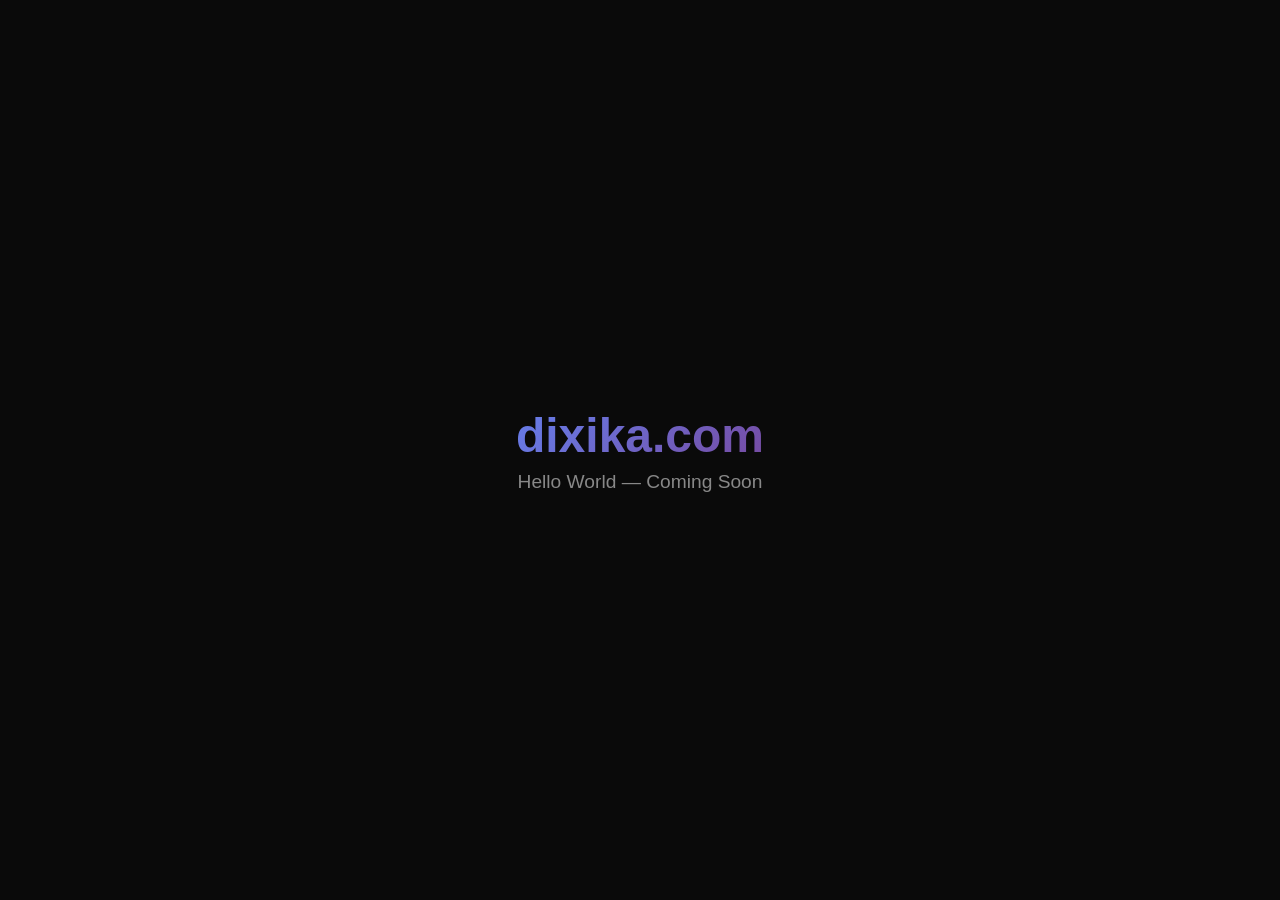
==== index.html @ 89bb486b "Initial commit: Hello World landing page" ====
<!DOCTYPE html>
<html lang="en">
<head>
  <meta charset="UTF-8">
  <meta name="viewport" content="width=device-width, initial-scale=1.0">
  <title>Dixika</title>
  <style>
    * { margin: 0; padding: 0; box-sizing: border-box; }
    body {
      font-family: -apple-system, BlinkMacSystemFont, 'Segoe UI', Roboto, sans-serif;
      min-height: 100vh;
      display: flex;
      align-items: center;
      justify-content: center;
      background: #0a0a0a;
      color: #fff;
    }
    .container {
      text-align: center;
      padding: 2rem;
    }
    h1 {
      font-size: 3rem;
      font-weight: 700;
      margin-bottom: 0.5rem;
      background: linear-gradient(135deg, #667eea, #764ba2);
      -webkit-background-clip: text;
      -webkit-text-fill-color: transparent;
    }
    p {
      font-size: 1.2rem;
      color: #888;
    }
  </style>
</head>
<body>
  <div class="container">
    <h1>dixika.com</h1>
    <p>Hello World — Coming Soon</p>
  </div>
</body>
</html>
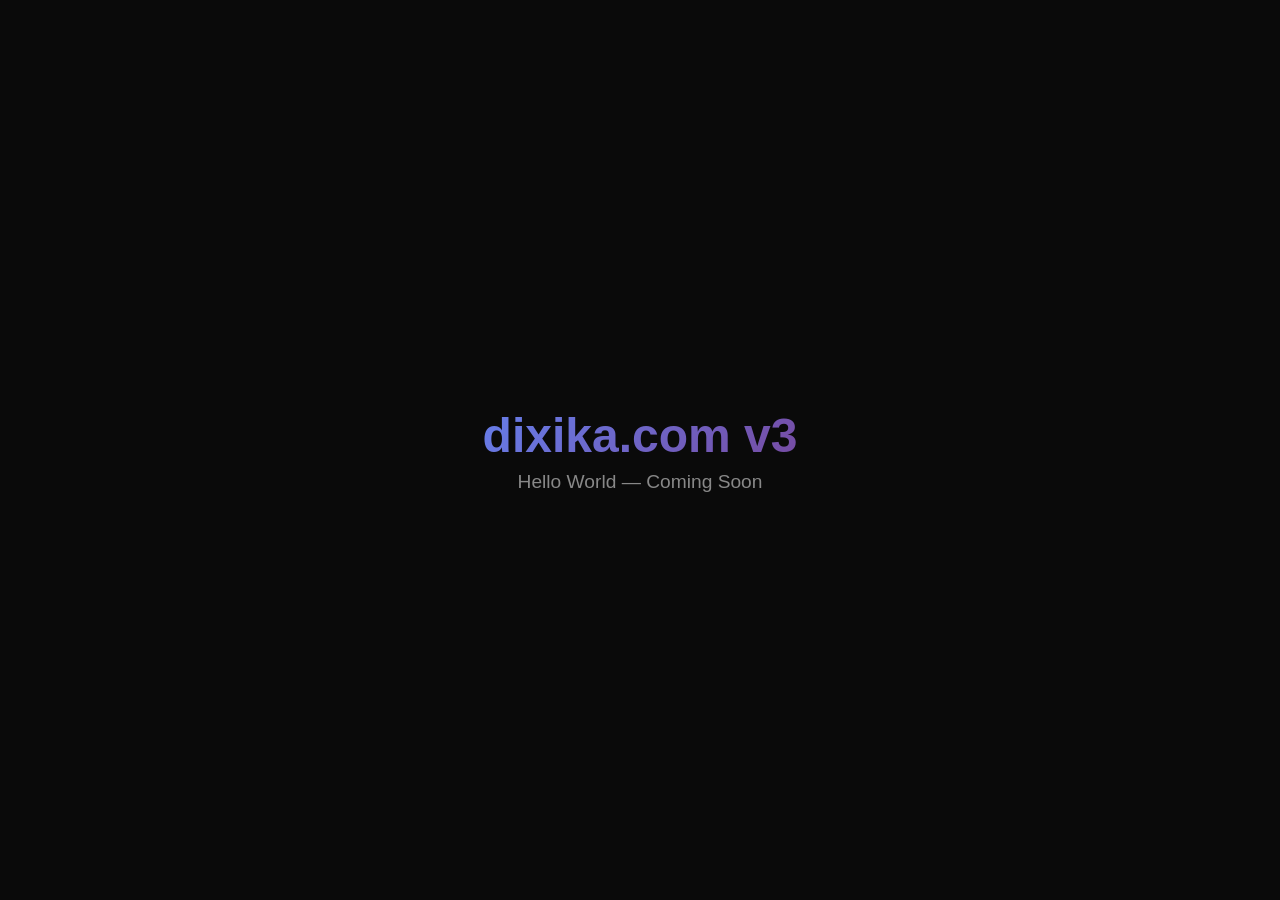
==== commit f9ae6d68: "test2" ====
--- a/index.html
+++ b/index.html
@@ -3,7 +3,7 @@
 <head>
   <meta charset="UTF-8">
   <meta name="viewport" content="width=device-width, initial-scale=1.0">
-  <title>Dixika</title>
+  <title>Dixika v3</title>
   <style>
     * { margin: 0; padding: 0; box-sizing: border-box; }
     body {
@@ -35,7 +35,7 @@
 </head>
 <body>
   <div class="container">
-    <h1>dixika.com</h1>
+    <h1>dixika.com v3</h1>
     <p>Hello World — Coming Soon</p>
   </div>
 </body>
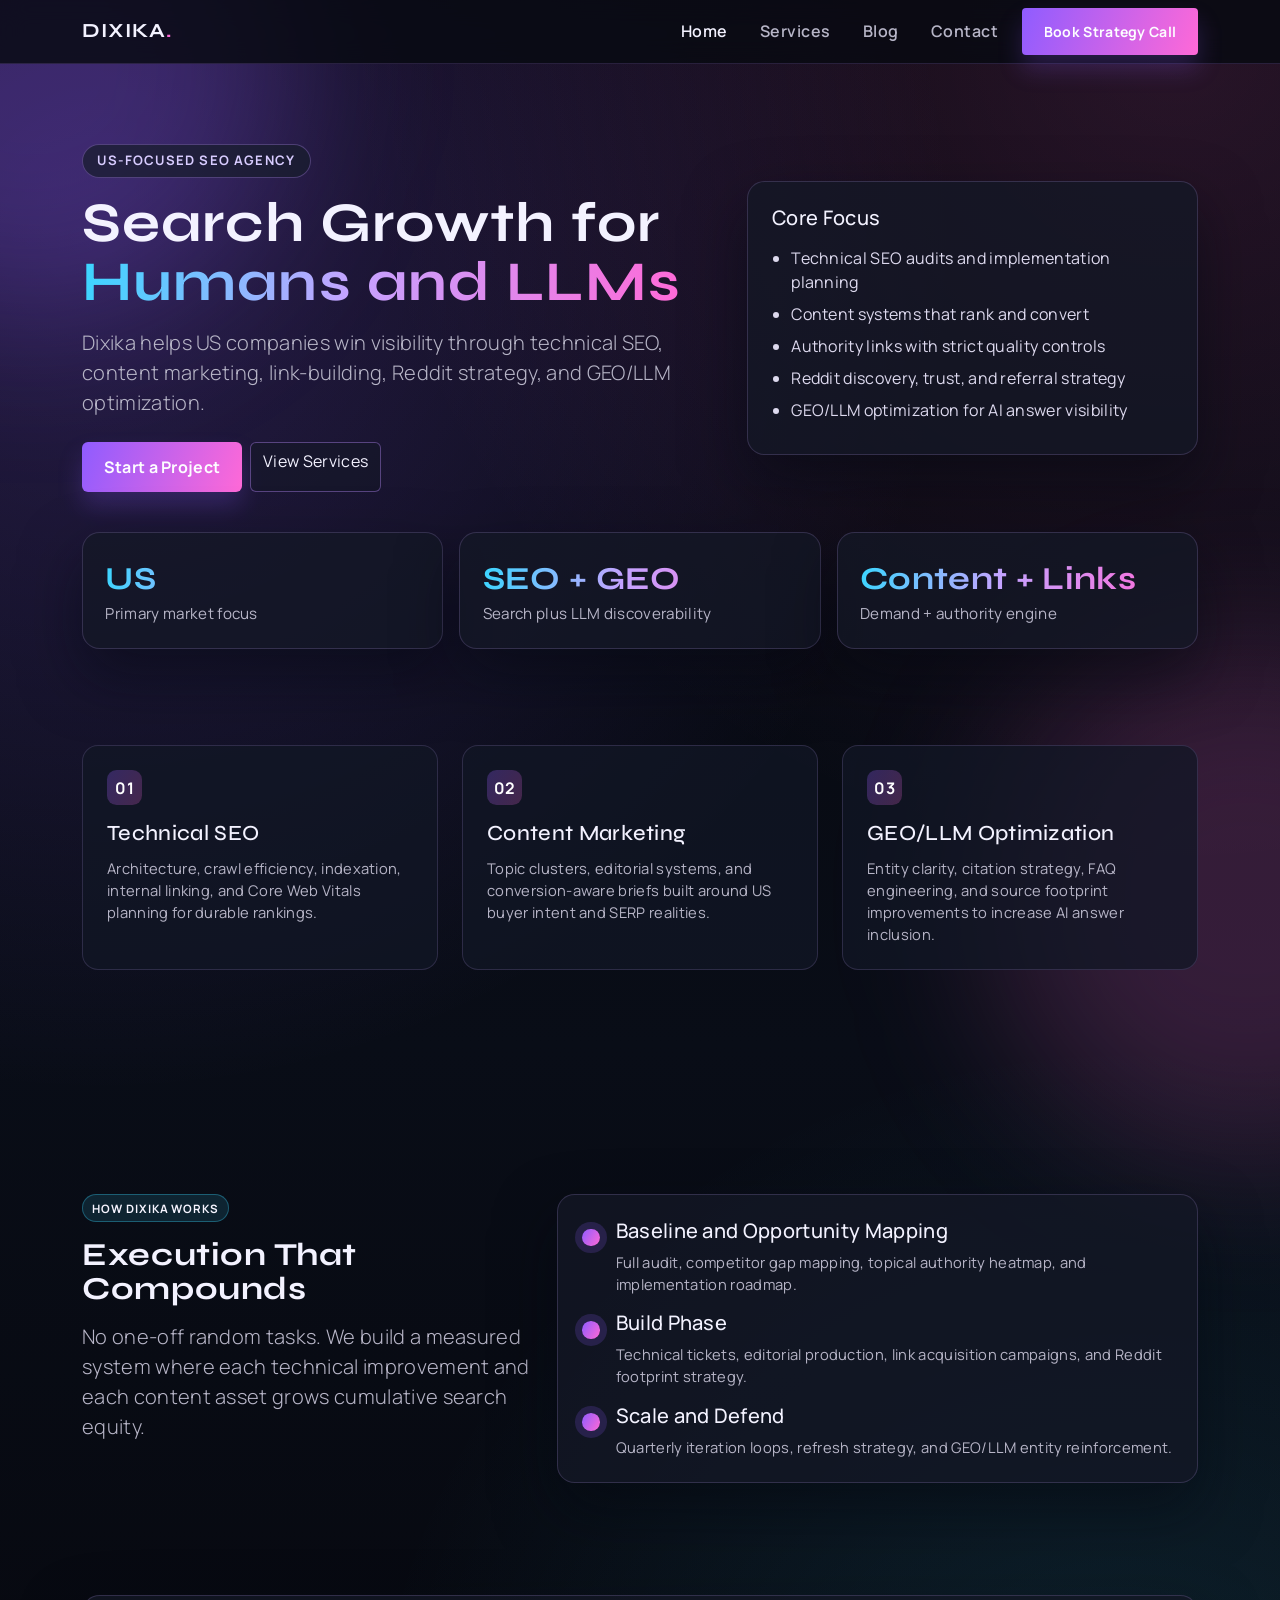
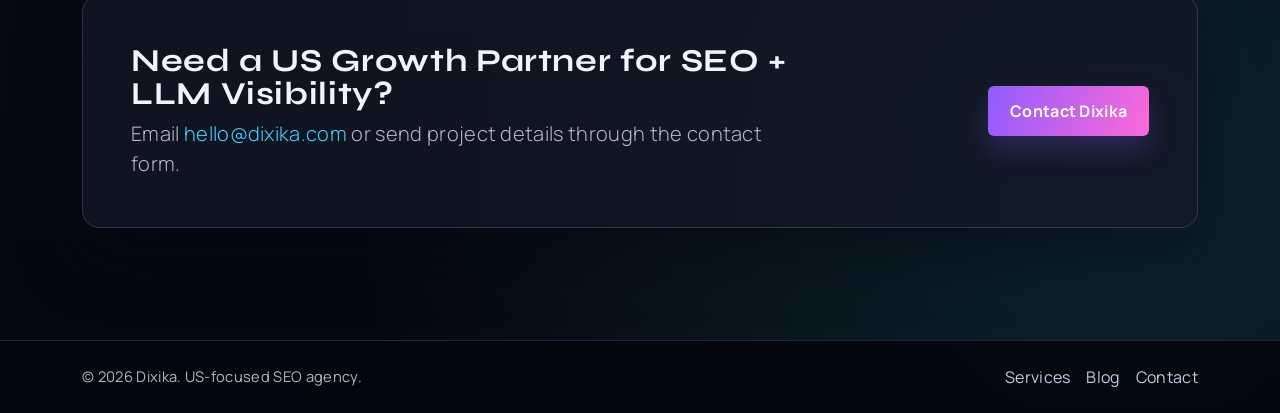
==== commit 18596ea3: "v1" ====
--- a/index.html
+++ b/index.html
@@ -1,42 +1,197 @@
 <!DOCTYPE html>
-<html lang="en">
+<html lang="en-US">
 <head>
   <meta charset="UTF-8">
-  <meta name="viewport" content="width=device-width, initial-scale=1.0">
-  <title>Dixika v3</title>
-  <style>
-    * { margin: 0; padding: 0; box-sizing: border-box; }
-    body {
-      font-family: -apple-system, BlinkMacSystemFont, 'Segoe UI', Roboto, sans-serif;
-      min-height: 100vh;
-      display: flex;
-      align-items: center;
-      justify-content: center;
-      background: #0a0a0a;
-      color: #fff;
-    }
-    .container {
-      text-align: center;
-      padding: 2rem;
-    }
-    h1 {
-      font-size: 3rem;
-      font-weight: 700;
-      margin-bottom: 0.5rem;
-      background: linear-gradient(135deg, #667eea, #764ba2);
-      -webkit-background-clip: text;
-      -webkit-text-fill-color: transparent;
-    }
-    p {
-      font-size: 1.2rem;
-      color: #888;
-    }
-  </style>
+  <meta name="viewport" content="width=device-width, initial-scale=1">
+  <title>Dixika | US SEO Agency for Search, Reddit, and LLM Optimization</title>
+  <meta name="description" content="Dixika is a US-focused SEO agency helping brands grow through technical SEO, content marketing, authority link building, Reddit strategy, and GEO/LLM optimization.">
+  <link rel="canonical" href="https://dixika.com/">
+  <meta name="robots" content="index,follow,max-image-preview:large">
+  <meta property="og:type" content="website">
+  <meta property="og:url" content="https://dixika.com/">
+  <meta property="og:title" content="Dixika | US SEO Agency for Search, Reddit, and LLM Optimization">
+  <meta property="og:description" content="US-focused SEO agency for technical SEO, content marketing, link-building, Reddit, and GEO/LLM optimization.">
+  <meta property="og:site_name" content="Dixika">
+  <meta name="twitter:card" content="summary_large_image">
+  <meta name="twitter:title" content="Dixika | US SEO Agency">
+  <meta name="twitter:description" content="SEO + content + links + Reddit + LLM visibility for US brands.">
+  <link rel="preconnect" href="https://fonts.googleapis.com">
+  <link rel="preconnect" href="https://fonts.gstatic.com" crossorigin>
+  <link href="https://fonts.googleapis.com/css2?family=Manrope:wght@400;500;600;700;800&family=Syne:wght@500;600;700;800&display=swap" rel="stylesheet">
+  <link href="https://cdn.jsdelivr.net/npm/bootstrap@5.3.3/dist/css/bootstrap.min.css" rel="stylesheet" integrity="sha384-QWTKZyjpPEjISv5WaRU9OFeRpok6YctnYmDr5pNlyT2bRjXh0JMhjY6hW+ALEwIH" crossorigin="anonymous">
+  <link rel="stylesheet" href="/assets/css/site.css">
+  <script type="application/ld+json">
+  {
+    "@context": "https://schema.org",
+    "@type": "Organization",
+    "name": "Dixika",
+    "url": "https://dixika.com/",
+    "email": "hello@dixika.com",
+    "areaServed": "US",
+    "sameAs": []
+  }
+  </script>
 </head>
 <body>
-  <div class="container">
-    <h1>dixika.com v3</h1>
-    <p>Hello World — Coming Soon</p>
+  <div class="site-shell">
+    <nav class="navbar navbar-expand-lg fixed-top" aria-label="Primary navigation">
+      <div class="container">
+        <a class="navbar-brand" href="/">DIXIKA<span class="brand-dot">.</span></a>
+        <button class="navbar-toggler border-0" type="button" data-bs-toggle="collapse" data-bs-target="#mainNav" aria-controls="mainNav" aria-expanded="false" aria-label="Toggle navigation">
+          <span class="navbar-toggler-icon"></span>
+        </button>
+        <div class="collapse navbar-collapse" id="mainNav">
+          <ul class="navbar-nav ms-auto gap-lg-3">
+            <li class="nav-item"><a class="nav-link active" href="/">Home</a></li>
+            <li class="nav-item"><a class="nav-link" href="/services">Services</a></li>
+            <li class="nav-item"><a class="nav-link" href="/blog">Blog</a></li>
+            <li class="nav-item"><a class="nav-link" href="/contact">Contact</a></li>
+          </ul>
+          <a class="btn btn-sm btn-brand ms-lg-3" href="/contact">Book Strategy Call</a>
+        </div>
+      </div>
+    </nav>
+
+    <main>
+      <section class="hero">
+        <div class="container">
+          <div class="row align-items-center g-4">
+            <div class="col-lg-7 reveal">
+              <span class="kicker mb-3">US-Focused SEO Agency</span>
+              <h1 class="display-4 mb-3">Search Growth for <span class="gradient-text">Humans and LLMs</span></h1>
+              <p class="lead mb-4">Dixika helps US companies win visibility through technical SEO, content marketing, link-building, Reddit strategy, and GEO/LLM optimization.</p>
+              <div class="d-flex flex-wrap gap-2">
+                <a class="btn btn-brand" href="/contact">Start a Project</a>
+                <a class="btn btn-outline-brand" href="/services">View Services</a>
+              </div>
+            </div>
+            <div class="col-lg-5 reveal">
+              <div class="panel p-4">
+                <h2 class="h5 mb-3">Core Focus</h2>
+                <ul class="bullet-list">
+                  <li>Technical SEO audits and implementation planning</li>
+                  <li>Content systems that rank and convert</li>
+                  <li>Authority links with strict quality controls</li>
+                  <li>Reddit discovery, trust, and referral strategy</li>
+                  <li>GEO/LLM optimization for AI answer visibility</li>
+                </ul>
+              </div>
+            </div>
+          </div>
+
+          <div class="row g-3 mt-4">
+            <div class="col-md-4 reveal">
+              <div class="panel stat">
+                <div class="value gradient-text">US</div>
+                <div class="label">Primary market focus</div>
+              </div>
+            </div>
+            <div class="col-md-4 reveal">
+              <div class="panel stat">
+                <div class="value gradient-text">SEO + GEO</div>
+                <div class="label">Search plus LLM discoverability</div>
+              </div>
+            </div>
+            <div class="col-md-4 reveal">
+              <div class="panel stat">
+                <div class="value gradient-text">Content + Links</div>
+                <div class="label">Demand + authority engine</div>
+              </div>
+            </div>
+          </div>
+        </div>
+      </section>
+
+      <section class="section pt-0">
+        <div class="container">
+          <div class="row g-4">
+            <div class="col-lg-4 reveal">
+              <div class="service-card h-100">
+                <div class="service-icon">01</div>
+                <h3>Technical SEO</h3>
+                <p class="mb-0 small-muted">Architecture, crawl efficiency, indexation, internal linking, and Core Web Vitals planning for durable rankings.</p>
+              </div>
+            </div>
+            <div class="col-lg-4 reveal">
+              <div class="service-card h-100">
+                <div class="service-icon">02</div>
+                <h3>Content Marketing</h3>
+                <p class="mb-0 small-muted">Topic clusters, editorial systems, and conversion-aware briefs built around US buyer intent and SERP realities.</p>
+              </div>
+            </div>
+            <div class="col-lg-4 reveal">
+              <div class="service-card h-100">
+                <div class="service-icon">03</div>
+                <h3>GEO/LLM Optimization</h3>
+                <p class="mb-0 small-muted">Entity clarity, citation strategy, FAQ engineering, and source footprint improvements to increase AI answer inclusion.</p>
+              </div>
+            </div>
+          </div>
+        </div>
+      </section>
+
+      <section class="section">
+        <div class="container">
+          <div class="row g-4 align-items-start">
+            <div class="col-lg-5 reveal">
+              <span class="badge-soft mb-3">How Dixika Works</span>
+              <h2 class="page-title mb-3">Execution That Compounds</h2>
+              <p class="lead mb-0">No one-off random tasks. We build a measured system where each technical improvement and each content asset grows cumulative search equity.</p>
+            </div>
+            <div class="col-lg-7 reveal">
+              <div class="panel p-4">
+                <div class="process-step mb-3">
+                  <h3 class="h5">Baseline and Opportunity Mapping</h3>
+                  <p class="small-muted mb-0">Full audit, competitor gap mapping, topical authority heatmap, and implementation roadmap.</p>
+                </div>
+                <div class="process-step mb-3">
+                  <h3 class="h5">Build Phase</h3>
+                  <p class="small-muted mb-0">Technical tickets, editorial production, link acquisition campaigns, and Reddit footprint strategy.</p>
+                </div>
+                <div class="process-step">
+                  <h3 class="h5">Scale and Defend</h3>
+                  <p class="small-muted mb-0">Quarterly iteration loops, refresh strategy, and GEO/LLM entity reinforcement.</p>
+                </div>
+              </div>
+            </div>
+          </div>
+        </div>
+      </section>
+
+      <section class="section pt-0">
+        <div class="container">
+          <div class="panel p-4 p-lg-5 reveal">
+            <div class="row align-items-center g-4">
+              <div class="col-lg-8">
+                <h2 class="page-title mb-2">Need a US Growth Partner for SEO + LLM Visibility?</h2>
+                <p class="lead mb-0">Email <a href="mailto:hello@dixika.com">hello@dixika.com</a> or send project details through the contact form.</p>
+              </div>
+              <div class="col-lg-4 text-lg-end">
+                <a class="btn btn-brand" href="/contact">Contact Dixika</a>
+              </div>
+            </div>
+          </div>
+        </div>
+      </section>
+    </main>
+
+    <footer class="footer py-4">
+      <div class="container d-flex flex-column flex-md-row justify-content-between gap-2">
+        <div class="small-muted">© <span id="year">2026</span> Dixika. US-focused SEO agency.</div>
+        <div class="d-flex gap-3">
+          <a href="/services">Services</a>
+          <a href="/blog">Blog</a>
+          <a href="/contact">Contact</a>
+        </div>
+      </div>
+    </footer>
   </div>
+
+  <script src="https://code.jquery.com/jquery-3.7.1.min.js" integrity="sha256-/JqT3SQfawRcv/BIHPThkBvs0OEvtFFmqPF/lYI/Cxo=" crossorigin="anonymous"></script>
+  <script src="https://cdn.jsdelivr.net/npm/bootstrap@5.3.3/dist/js/bootstrap.bundle.min.js" integrity="sha384-YvpcrYf0tY3lHB60NNkmXc5s9fDVZLESaAA55NDzOxhy9GkcIdslK1eN7N6jIeHz" crossorigin="anonymous"></script>
+  <script src="/assets/js/site.js"></script>
+  <script>
+    document.getElementById("year").textContent = new Date().getFullYear();
+  </script>
 </body>
 </html>
--- a/assets/css/site.css
+++ b/assets/css/site.css
@@ -0,0 +1,362 @@
+:root {
+  --bg: #06070d;
+  --bg-soft: #0b0f1a;
+  --panel: rgba(20, 24, 38, 0.78);
+  --panel-border: rgba(198, 166, 255, 0.18);
+  --text: #f3f2ff;
+  --text-dim: #b7b5c7;
+  --accent: #b889ff;
+  --accent-strong: #8f5cff;
+  --accent-warm: #ff69d7;
+  --accent-cool: #39d6ff;
+  --success: #6ff0b7;
+  --shadow: 0 26px 60px rgba(4, 7, 15, 0.5);
+}
+
+* {
+  box-sizing: border-box;
+}
+
+html,
+body {
+  min-height: 100%;
+}
+
+body {
+  font-family: "Manrope", "Helvetica Neue", sans-serif;
+  color: var(--text);
+  background:
+    radial-gradient(circle at 8% 12%, rgba(143, 92, 255, 0.24), transparent 40%),
+    radial-gradient(circle at 92% 2%, rgba(255, 105, 215, 0.14), transparent 36%),
+    radial-gradient(circle at 88% 90%, rgba(57, 214, 255, 0.13), transparent 36%),
+    linear-gradient(180deg, #05060b 0%, #090d17 52%, #06070d 100%);
+  letter-spacing: 0.02em;
+}
+
+a {
+  color: var(--accent-cool);
+  text-decoration: none;
+}
+
+a:hover {
+  color: #8be4ff;
+}
+
+.site-shell {
+  position: relative;
+  overflow: hidden;
+}
+
+.site-shell::before,
+.site-shell::after {
+  content: "";
+  position: fixed;
+  width: 32rem;
+  height: 32rem;
+  border-radius: 999px;
+  filter: blur(80px);
+  z-index: -1;
+  pointer-events: none;
+}
+
+.site-shell::before {
+  top: -12rem;
+  left: -14rem;
+  background: rgba(143, 92, 255, 0.26);
+}
+
+.site-shell::after {
+  bottom: -16rem;
+  right: -14rem;
+  background: rgba(255, 105, 215, 0.18);
+}
+
+.navbar {
+  backdrop-filter: blur(12px);
+  background: rgba(8, 10, 18, 0.82);
+  border-bottom: 1px solid rgba(184, 137, 255, 0.17);
+  transition: all 0.2s ease;
+}
+
+.navbar.scrolled {
+  background: rgba(5, 7, 13, 0.94);
+  border-bottom-color: rgba(57, 214, 255, 0.2);
+}
+
+.navbar-toggler {
+  border: 1px solid rgba(184, 137, 255, 0.38) !important;
+}
+
+.navbar-toggler:focus {
+  box-shadow: 0 0 0 0.2rem rgba(57, 214, 255, 0.18);
+}
+
+.navbar-toggler-icon {
+  filter: invert(1) brightness(1.4);
+}
+
+.navbar-brand {
+  font-family: "Syne", "Trebuchet MS", sans-serif;
+  font-weight: 700;
+  letter-spacing: 0.05em;
+  color: var(--text) !important;
+}
+
+.brand-dot {
+  color: var(--accent-warm);
+}
+
+.nav-link {
+  color: var(--text-dim) !important;
+  font-weight: 600;
+  letter-spacing: 0.03em;
+}
+
+.nav-link.active,
+.nav-link:hover {
+  color: var(--text) !important;
+}
+
+.section {
+  padding: 7rem 0;
+}
+
+.hero {
+  padding-top: 9rem;
+  padding-bottom: 6rem;
+}
+
+.hero h1,
+.page-title {
+  font-family: "Syne", "Trebuchet MS", sans-serif;
+  font-weight: 700;
+  letter-spacing: 0.02em;
+  line-height: 1.05;
+}
+
+.kicker {
+  display: inline-flex;
+  align-items: center;
+  padding: 0.4rem 0.9rem;
+  border: 1px solid rgba(184, 137, 255, 0.32);
+  border-radius: 999px;
+  font-size: 0.82rem;
+  text-transform: uppercase;
+  font-weight: 700;
+  color: #d8ccff;
+  background: rgba(24, 29, 44, 0.7);
+  letter-spacing: 0.09em;
+}
+
+.lead {
+  color: var(--text-dim);
+}
+
+.gradient-text {
+  background: linear-gradient(100deg, var(--accent-cool), #c5a3ff 45%, var(--accent-warm));
+  -webkit-background-clip: text;
+  -webkit-text-fill-color: transparent;
+}
+
+.btn-brand {
+  border: none;
+  background: linear-gradient(110deg, var(--accent-strong), var(--accent-warm));
+  color: #fdfdff;
+  font-weight: 700;
+  padding: 0.8rem 1.35rem;
+  box-shadow: 0 14px 24px rgba(143, 92, 255, 0.22);
+}
+
+.btn-brand:hover {
+  color: #fff;
+  transform: translateY(-1px);
+}
+
+.btn-outline-brand {
+  border: 1px solid rgba(184, 137, 255, 0.4);
+  color: var(--text);
+  background: rgba(20, 24, 38, 0.52);
+}
+
+.btn-outline-brand:hover {
+  color: #fff;
+  border-color: var(--accent-cool);
+  background: rgba(57, 214, 255, 0.12);
+}
+
+.panel {
+  background: var(--panel);
+  border: 1px solid var(--panel-border);
+  border-radius: 1.1rem;
+  box-shadow: var(--shadow);
+}
+
+.stat {
+  padding: 1.4rem;
+}
+
+.stat .value {
+  font-family: "Syne", "Trebuchet MS", sans-serif;
+  font-weight: 700;
+  font-size: 2rem;
+}
+
+.stat .label {
+  color: var(--text-dim);
+  font-size: 0.95rem;
+}
+
+.service-card,
+.blog-card,
+.contact-card,
+.post-shell {
+  padding: 1.5rem;
+  height: 100%;
+  border-radius: 1rem;
+  background: rgba(18, 23, 38, 0.76);
+  border: 1px solid rgba(198, 166, 255, 0.16);
+}
+
+.service-card h3,
+.blog-card h3 {
+  font-family: "Syne", "Trebuchet MS", sans-serif;
+  font-size: 1.35rem;
+  margin-bottom: 0.6rem;
+}
+
+.service-icon {
+  width: 2.2rem;
+  height: 2.2rem;
+  margin-bottom: 1rem;
+  border-radius: 0.6rem;
+  display: grid;
+  place-items: center;
+  background: linear-gradient(120deg, rgba(143, 92, 255, 0.28), rgba(255, 105, 215, 0.22));
+  color: #fff;
+  font-weight: 700;
+}
+
+.bullet-list {
+  padding-left: 1.2rem;
+  margin-bottom: 0;
+}
+
+.bullet-list li {
+  margin-bottom: 0.5rem;
+  color: #ddd9ee;
+}
+
+.process-step {
+  position: relative;
+  padding-left: 2.1rem;
+}
+
+.process-step::before {
+  content: "";
+  position: absolute;
+  top: 0.6rem;
+  left: 0;
+  width: 1.1rem;
+  height: 1.1rem;
+  border-radius: 50%;
+  background: linear-gradient(120deg, var(--accent-strong), var(--accent-warm));
+  box-shadow: 0 0 0 7px rgba(143, 92, 255, 0.18);
+}
+
+.badge-soft {
+  display: inline-block;
+  padding: 0.28rem 0.58rem;
+  border-radius: 999px;
+  font-size: 0.72rem;
+  font-weight: 700;
+  letter-spacing: 0.08em;
+  text-transform: uppercase;
+  color: #f6f4ff;
+  border: 1px solid rgba(57, 214, 255, 0.32);
+  background: rgba(57, 214, 255, 0.12);
+}
+
+.blog-card .meta,
+.post-meta,
+.small-muted {
+  color: var(--text-dim);
+  font-size: 0.92rem;
+}
+
+.form-control,
+.form-select {
+  color: var(--text);
+  background: rgba(8, 11, 20, 0.8);
+  border: 1px solid rgba(184, 137, 255, 0.24);
+}
+
+.form-control:focus,
+.form-select:focus {
+  background: rgba(9, 12, 22, 0.95);
+  border-color: rgba(57, 214, 255, 0.6);
+  box-shadow: 0 0 0 0.2rem rgba(57, 214, 255, 0.15);
+  color: var(--text);
+}
+
+.form-control::placeholder {
+  color: #8f8ca6;
+}
+
+.footer {
+  border-top: 1px solid rgba(184, 137, 255, 0.2);
+  background: rgba(4, 6, 11, 0.86);
+}
+
+.footer a {
+  color: #cbc5e4;
+}
+
+.footer a:hover {
+  color: var(--text);
+}
+
+.reveal {
+  opacity: 0;
+  transform: translateY(14px);
+  transition: opacity 0.5s ease, transform 0.5s ease;
+}
+
+.reveal.show {
+  opacity: 1;
+  transform: translateY(0);
+}
+
+.callout {
+  border-left: 4px solid var(--accent-cool);
+  padding: 1rem 1.1rem;
+  border-radius: 0.6rem;
+  background: rgba(57, 214, 255, 0.12);
+}
+
+@media (max-width: 992px) {
+  .hero {
+    padding-top: 8rem;
+  }
+
+  .section {
+    padding: 5.6rem 0;
+  }
+}
+
+@media (max-width: 576px) {
+  .hero h1 {
+    font-size: 2.1rem;
+  }
+
+  .page-title {
+    font-size: 1.9rem;
+  }
+
+  .panel,
+  .service-card,
+  .blog-card,
+  .contact-card,
+  .post-shell {
+    border-radius: 0.9rem;
+  }
+}
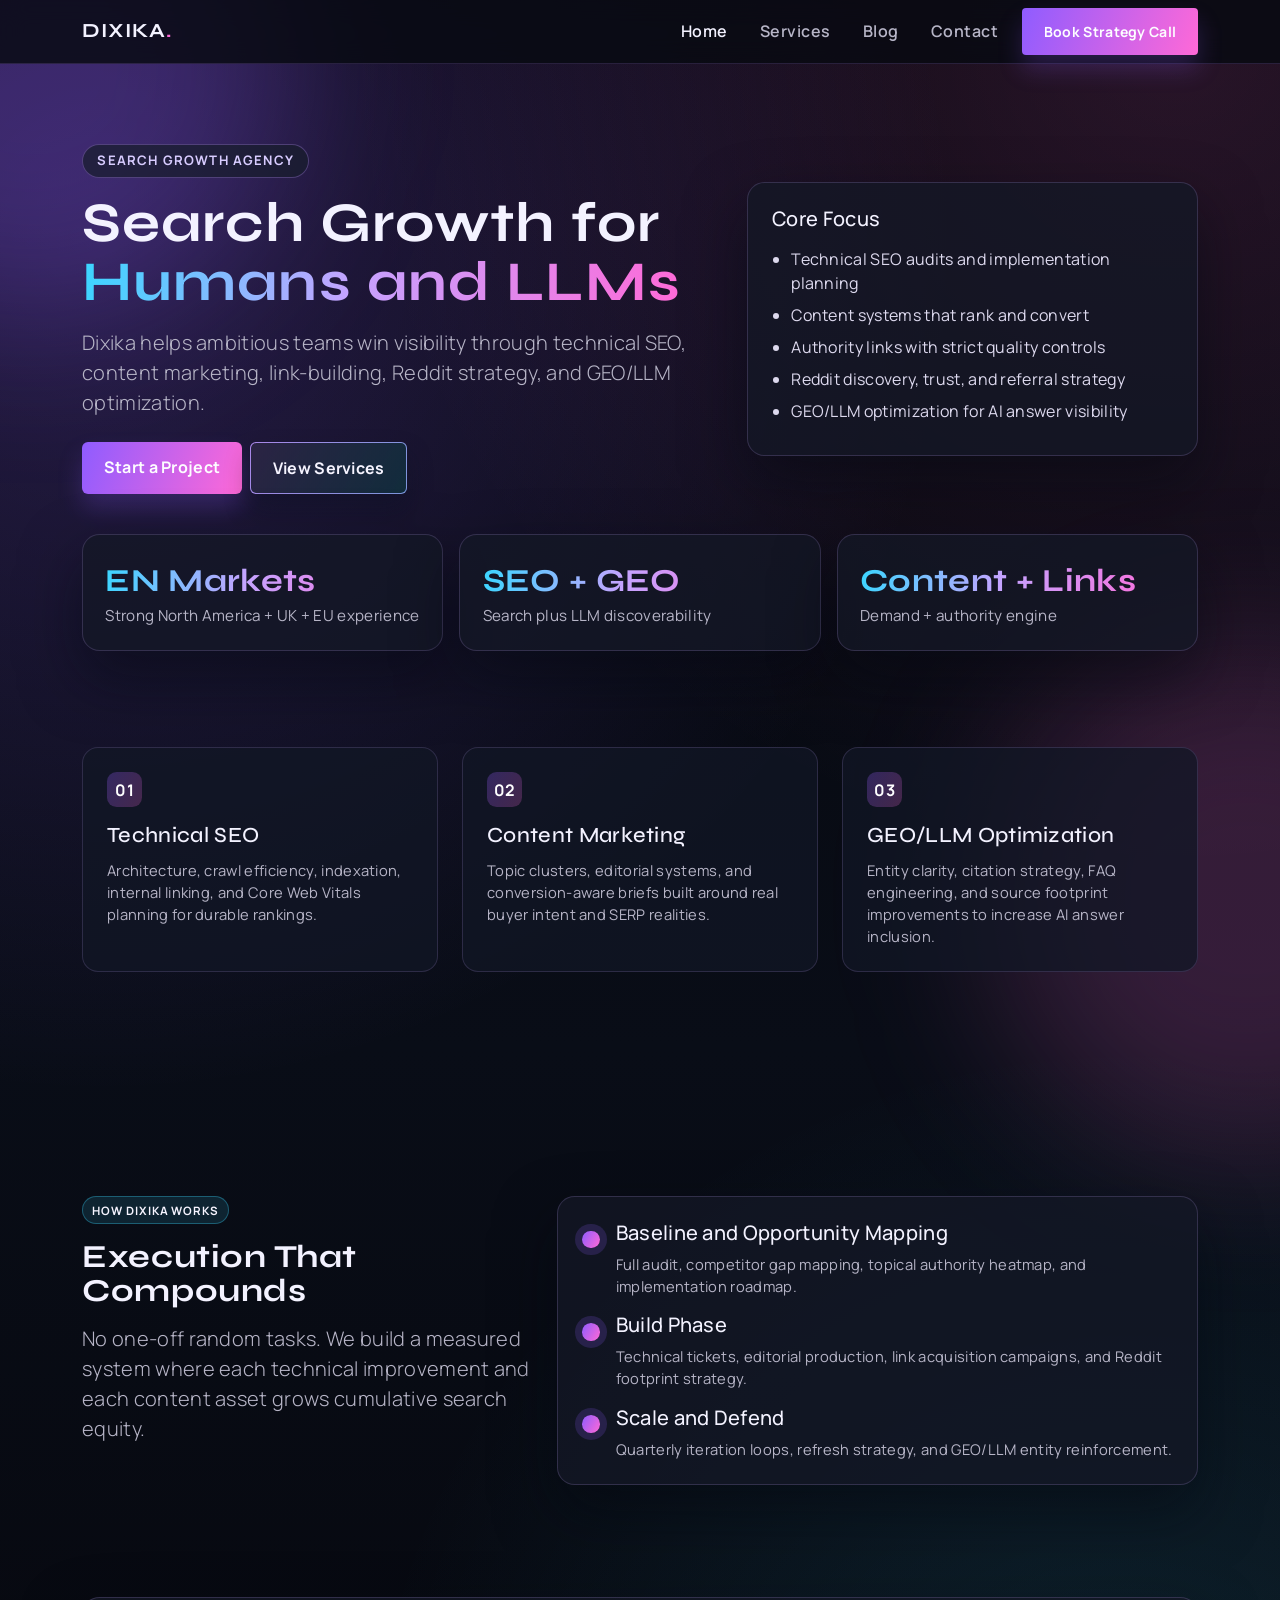
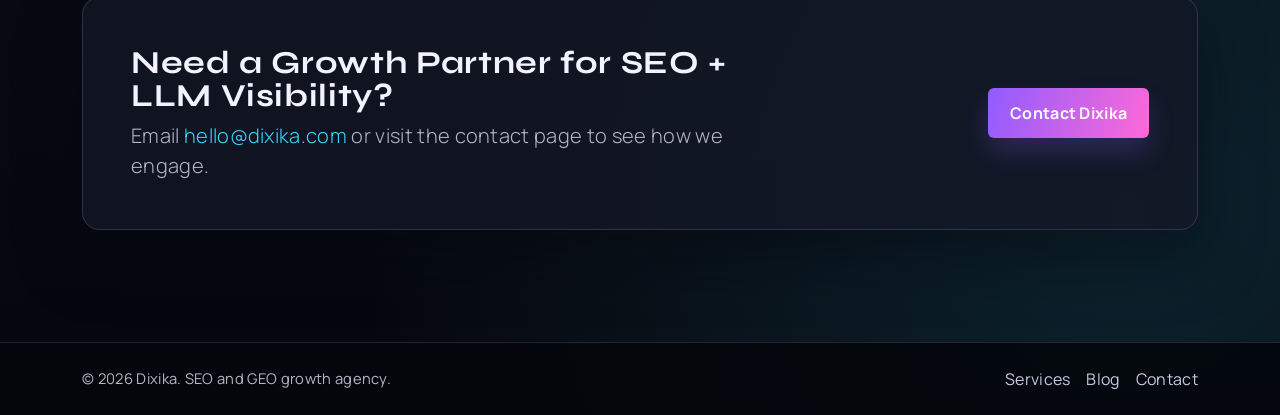
==== commit 8ccb32bb: "live v" ====
--- a/index.html
+++ b/index.html
@@ -1,20 +1,20 @@
 <!DOCTYPE html>
-<html lang="en-US">
+<html lang="en">
 <head>
   <meta charset="UTF-8">
   <meta name="viewport" content="width=device-width, initial-scale=1">
-  <title>Dixika | US SEO Agency for Search, Reddit, and LLM Optimization</title>
-  <meta name="description" content="Dixika is a US-focused SEO agency helping brands grow through technical SEO, content marketing, authority link building, Reddit strategy, and GEO/LLM optimization.">
+  <title>Dixika | SEO Agency for Search, Reddit, and LLM Optimization</title>
+  <meta name="description" content="Dixika is a search growth agency helping brands scale through technical SEO, content marketing, authority link building, Reddit strategy, and GEO/LLM optimization.">
   <link rel="canonical" href="https://dixika.com/">
   <meta name="robots" content="index,follow,max-image-preview:large">
   <meta property="og:type" content="website">
   <meta property="og:url" content="https://dixika.com/">
-  <meta property="og:title" content="Dixika | US SEO Agency for Search, Reddit, and LLM Optimization">
-  <meta property="og:description" content="US-focused SEO agency for technical SEO, content marketing, link-building, Reddit, and GEO/LLM optimization.">
+  <meta property="og:title" content="Dixika | SEO Agency for Search, Reddit, and LLM Optimization">
+  <meta property="og:description" content="SEO agency for technical SEO, content marketing, link-building, Reddit, and GEO/LLM optimization.">
   <meta property="og:site_name" content="Dixika">
   <meta name="twitter:card" content="summary_large_image">
-  <meta name="twitter:title" content="Dixika | US SEO Agency">
-  <meta name="twitter:description" content="SEO + content + links + Reddit + LLM visibility for US brands.">
+  <meta name="twitter:title" content="Dixika | SEO Agency">
+  <meta name="twitter:description" content="SEO + content + links + Reddit + LLM visibility for growth-focused brands.">
   <link rel="preconnect" href="https://fonts.googleapis.com">
   <link rel="preconnect" href="https://fonts.gstatic.com" crossorigin>
   <link href="https://fonts.googleapis.com/css2?family=Manrope:wght@400;500;600;700;800&family=Syne:wght@500;600;700;800&display=swap" rel="stylesheet">
@@ -27,7 +27,7 @@
     "name": "Dixika",
     "url": "https://dixika.com/",
     "email": "hello@dixika.com",
-    "areaServed": "US",
+    "areaServed": "Worldwide",
     "sameAs": []
   }
   </script>
@@ -57,9 +57,9 @@
         <div class="container">
           <div class="row align-items-center g-4">
             <div class="col-lg-7 reveal">
-              <span class="kicker mb-3">US-Focused SEO Agency</span>
+              <span class="kicker mb-3">Search Growth Agency</span>
               <h1 class="display-4 mb-3">Search Growth for <span class="gradient-text">Humans and LLMs</span></h1>
-              <p class="lead mb-4">Dixika helps US companies win visibility through technical SEO, content marketing, link-building, Reddit strategy, and GEO/LLM optimization.</p>
+              <p class="lead mb-4">Dixika helps ambitious teams win visibility through technical SEO, content marketing, link-building, Reddit strategy, and GEO/LLM optimization.</p>
               <div class="d-flex flex-wrap gap-2">
                 <a class="btn btn-brand" href="/contact">Start a Project</a>
                 <a class="btn btn-outline-brand" href="/services">View Services</a>
@@ -82,8 +82,8 @@
           <div class="row g-3 mt-4">
             <div class="col-md-4 reveal">
               <div class="panel stat">
-                <div class="value gradient-text">US</div>
-                <div class="label">Primary market focus</div>
+                <div class="value gradient-text">EN Markets</div>
+                <div class="label">Strong North America + UK + EU experience</div>
               </div>
             </div>
             <div class="col-md-4 reveal">
@@ -116,7 +116,7 @@
               <div class="service-card h-100">
                 <div class="service-icon">02</div>
                 <h3>Content Marketing</h3>
-                <p class="mb-0 small-muted">Topic clusters, editorial systems, and conversion-aware briefs built around US buyer intent and SERP realities.</p>
+                <p class="mb-0 small-muted">Topic clusters, editorial systems, and conversion-aware briefs built around real buyer intent and SERP realities.</p>
               </div>
             </div>
             <div class="col-lg-4 reveal">
@@ -163,8 +163,8 @@
           <div class="panel p-4 p-lg-5 reveal">
             <div class="row align-items-center g-4">
               <div class="col-lg-8">
-                <h2 class="page-title mb-2">Need a US Growth Partner for SEO + LLM Visibility?</h2>
-                <p class="lead mb-0">Email <a href="mailto:hello@dixika.com">hello@dixika.com</a> or send project details through the contact form.</p>
+                <h2 class="page-title mb-2">Need a Growth Partner for SEO + LLM Visibility?</h2>
+                <p class="lead mb-0">Email <a href="mailto:hello@dixika.com">hello@dixika.com</a> or visit the contact page to see how we engage.</p>
               </div>
               <div class="col-lg-4 text-lg-end">
                 <a class="btn btn-brand" href="/contact">Contact Dixika</a>
@@ -177,7 +177,7 @@
 
     <footer class="footer py-4">
       <div class="container d-flex flex-column flex-md-row justify-content-between gap-2">
-        <div class="small-muted">© <span id="year">2026</span> Dixika. US-focused SEO agency.</div>
+        <div class="small-muted">© <span id="year">2026</span> Dixika. SEO and GEO growth agency.</div>
         <div class="d-flex gap-3">
           <a href="/services">Services</a>
           <a href="/blog">Blog</a>
--- a/assets/css/site.css
+++ b/assets/css/site.css
@@ -165,6 +165,7 @@
   font-weight: 700;
   padding: 0.8rem 1.35rem;
   box-shadow: 0 14px 24px rgba(143, 92, 255, 0.22);
+  transition: transform 0.2s ease, box-shadow 0.2s ease, filter 0.2s ease;
 }
 
 .btn-brand:hover {
@@ -173,15 +174,25 @@
 }
 
 .btn-outline-brand {
-  border: 1px solid rgba(184, 137, 255, 0.4);
-  color: var(--text);
-  background: rgba(20, 24, 38, 0.52);
+  border: 1px solid rgba(189, 159, 255, 0.55);
+  color: #f6f4ff;
+  font-weight: 700;
+  padding: 0.8rem 1.35rem;
+  background:
+    linear-gradient(rgba(8, 11, 20, 0.74), rgba(8, 11, 20, 0.74)) padding-box,
+    linear-gradient(120deg, rgba(184, 137, 255, 0.74), rgba(57, 214, 255, 0.62)) border-box;
+  box-shadow: 0 14px 24px rgba(14, 20, 37, 0.42);
+  transition: transform 0.2s ease, box-shadow 0.2s ease, border-color 0.2s ease, background 0.2s ease;
 }
 
 .btn-outline-brand:hover {
   color: #fff;
-  border-color: var(--accent-cool);
-  background: rgba(57, 214, 255, 0.12);
+  border-color: rgba(57, 214, 255, 0.86);
+  background:
+    linear-gradient(rgba(12, 18, 31, 0.85), rgba(12, 18, 31, 0.85)) padding-box,
+    linear-gradient(120deg, rgba(255, 105, 215, 0.7), rgba(57, 214, 255, 0.76)) border-box;
+  box-shadow: 0 18px 28px rgba(57, 214, 255, 0.2);
+  transform: translateY(-1px);
 }
 
 .panel {
@@ -333,6 +344,93 @@
   background: rgba(57, 214, 255, 0.12);
 }
 
+/* BlogHandy dark theme overrides for template-list-id-9 and shared classes */
+#bh-posts,
+#bh-posts .bh-container,
+#bh-posts .bh-engine {
+  color: var(--text);
+  background: transparent;
+}
+
+#bh-posts .bh-post,
+#bh-posts .post,
+#bh-posts .post-box,
+#bh-posts .bh-post-wrap,
+#bh-posts .bh-post-wrap-extended {
+  border-radius: 1rem;
+  border: 1px solid rgba(198, 166, 255, 0.16);
+  background: rgba(18, 23, 38, 0.8);
+  box-shadow: 0 20px 36px rgba(4, 7, 15, 0.35);
+  overflow: hidden;
+}
+
+#bh-posts .bh-post-title,
+#bh-posts .post-title,
+#bh-posts .post-title-box {
+  font-family: "Syne", "Trebuchet MS", sans-serif;
+  font-weight: 700;
+  letter-spacing: 0.01em;
+}
+
+#bh-posts .bh-post-title a,
+#bh-posts .post-title a,
+#bh-posts .bh-post-title-link {
+  color: var(--text);
+}
+
+#bh-posts .bh-post-title a:hover,
+#bh-posts .post-title a:hover,
+#bh-posts .bh-post-title-link:hover {
+  color: var(--accent-cool);
+}
+
+#bh-posts .bh-post-content,
+#bh-posts .post-content,
+#bh-posts .bh-post-text,
+#bh-posts .post-text,
+#bh-posts .content {
+  color: var(--text-dim);
+}
+
+#bh-posts .bh-post-image img,
+#bh-posts .post-image img,
+#bh-posts .featured-image img,
+#bh-posts .post-img img {
+  border-radius: 0.9rem;
+}
+
+#bh-posts .bh-meta-box,
+#bh-posts .bh-meta-author,
+#bh-posts .bh-meta-date,
+#bh-posts .bh-meta-readtime,
+#bh-posts .post-info,
+#bh-posts .post-publish-date {
+  color: #b1aec7;
+}
+
+#bh-posts .bh-category-top-menu a,
+#bh-posts .bh-category-text,
+#bh-posts .post-category a {
+  color: #e2dcff;
+}
+
+#bh-posts .bh-more-btn,
+#bh-posts .read-more-btn,
+#bh-posts .bh-pagination a {
+  border: 1px solid rgba(189, 159, 255, 0.55);
+  color: #f6f4ff;
+  border-radius: 0.6rem;
+  background: rgba(8, 11, 20, 0.72);
+}
+
+#bh-posts .bh-more-btn:hover,
+#bh-posts .read-more-btn:hover,
+#bh-posts .bh-pagination a:hover {
+  color: #fff;
+  border-color: rgba(57, 214, 255, 0.8);
+  background: rgba(57, 214, 255, 0.14);
+}
+
 @media (max-width: 992px) {
   .hero {
     padding-top: 8rem;
